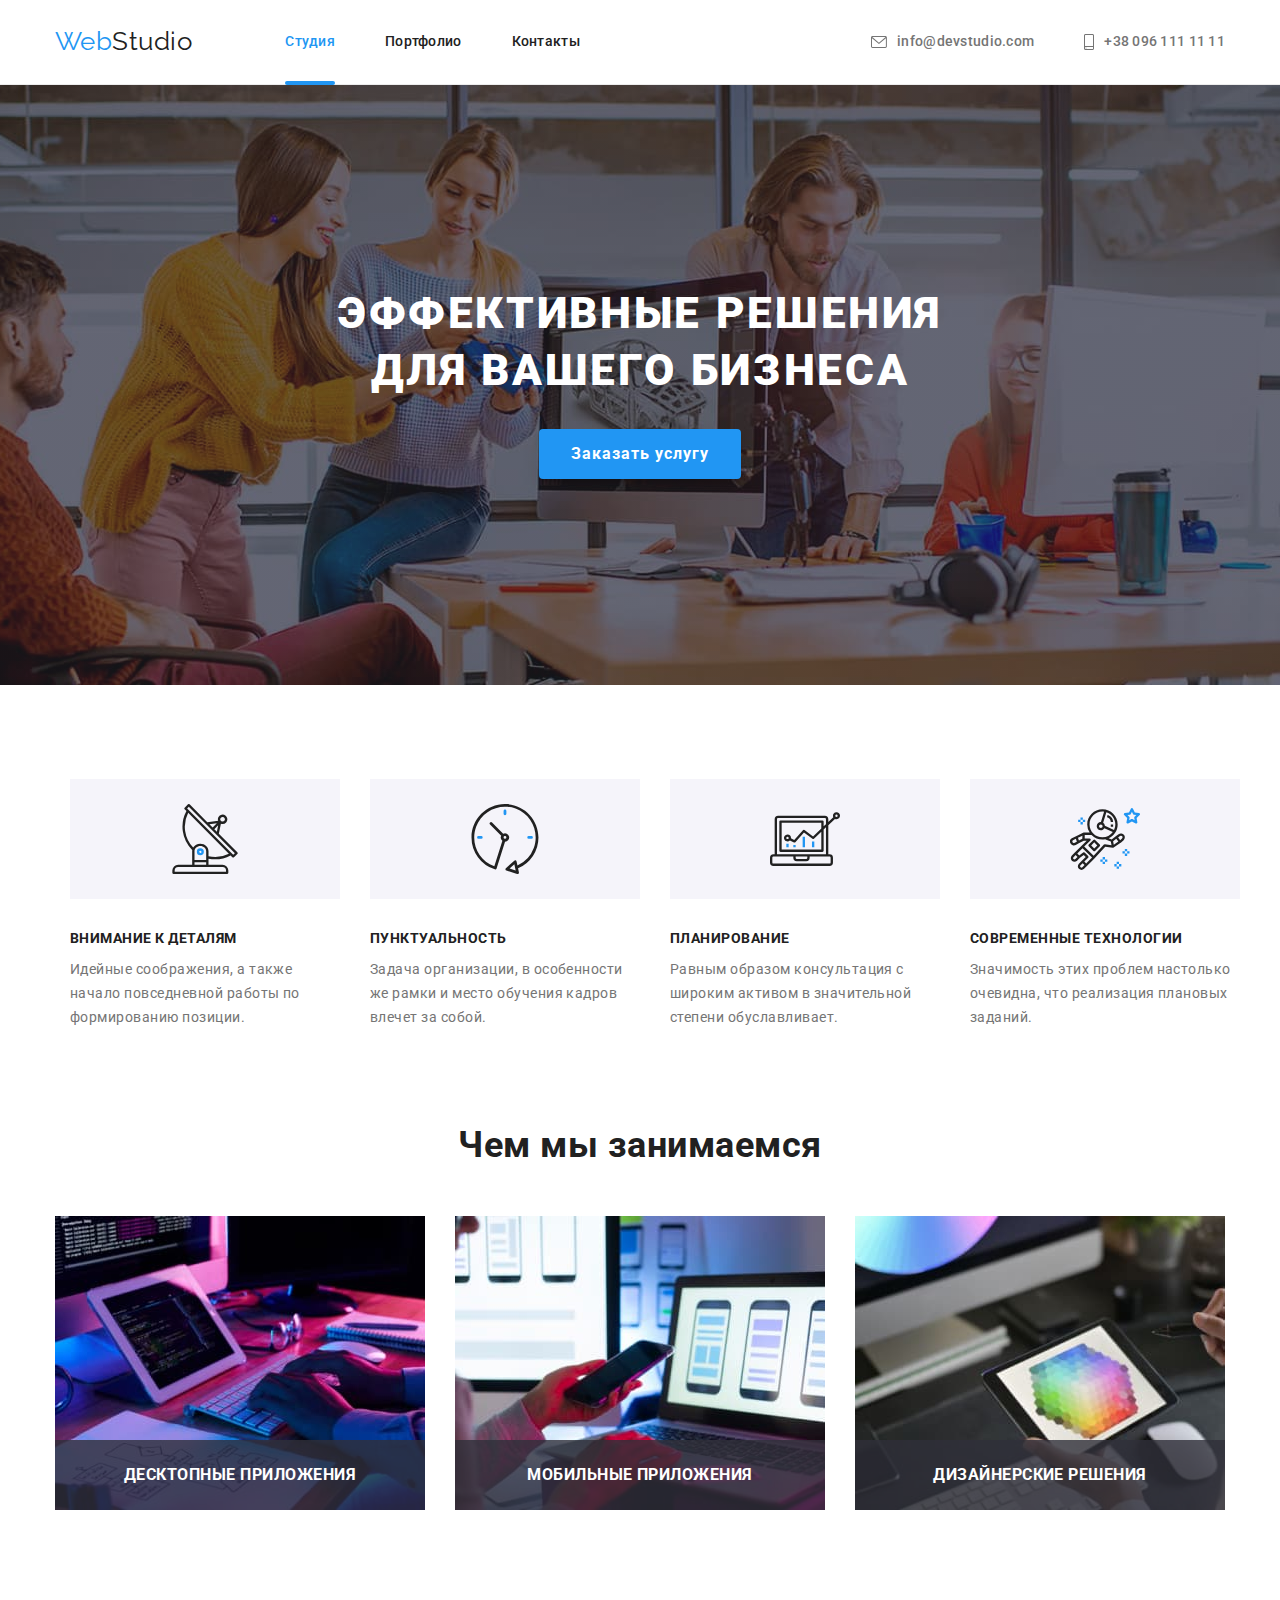
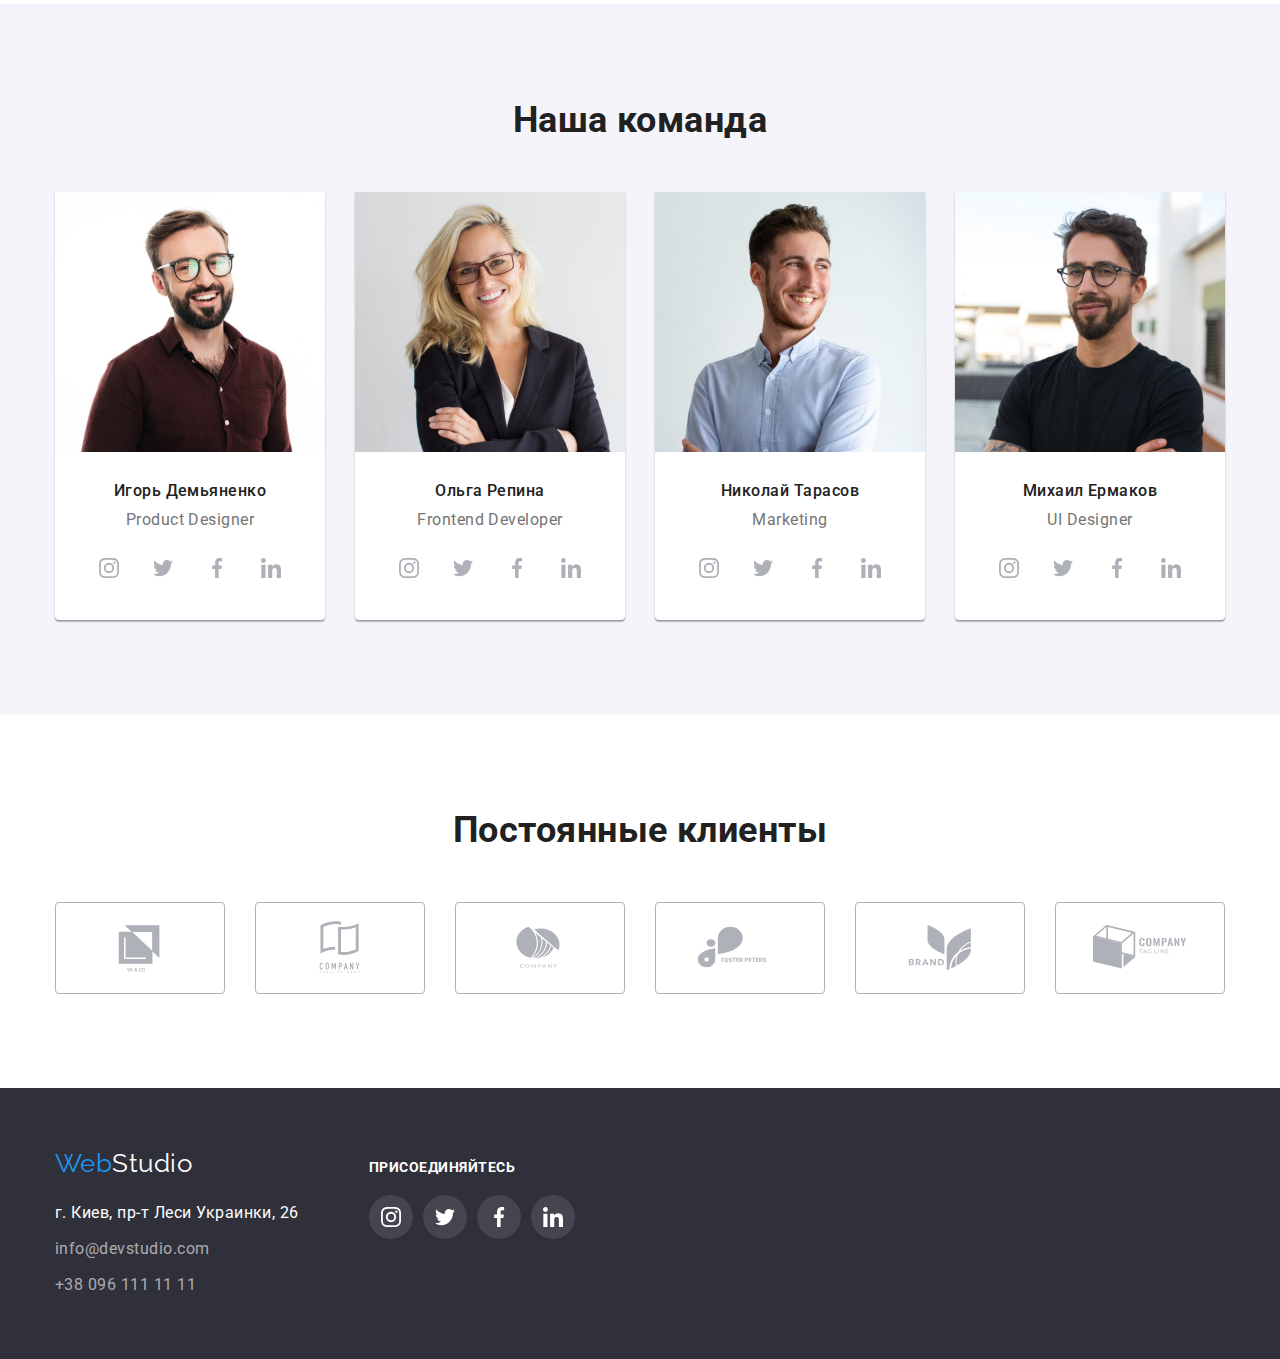
==== index.html @ 7168a518 "aa" ====
<!DOCTYPE html>
<html lang="ru">
  <head>
    <meta charset="UTF-8" />
    <meta http-equiv="X-UA-Compatible" content="IE=edge" />
    <meta name="viewport" content="width=device-width, initial-scale=1.0" />
    <title>Document</title>
    <link rel="preconnect" href="https://fonts.googleapis.com" />
    <link rel="preconnect" href="https://fonts.gstatic.com" crossorigin />
    <link
      href="https://fonts.googleapis.com/css2?family=Raleway:wght@700&family=Roboto:wght@400;500;700;900&display=swap"
      rel="stylesheet"
    />
    <link
      rel="stylesheet"
      href="https://cdnjs.cloudflare.com/ajax/libs/modern-normalize/1.1.0/modern-normalize.min.css"
    />
    <link rel="stylesheet" href="css/styles.css" />
  </head>
  <body class="page">
    <!--Шапка сайта-->
    <header class="page-header">
      <div class="container main-nav">
        <nav class="main-nav">
          <a href="/index.html" class="logo"
            >Web<span class="logo-title">Studio</span></a
          >
          <ul class="site-nav list">
            <li class="item">
              <a href="index.html" class="link current">Студия</a>
            </li>
            <li class="item"><a href="portfolio.html">Портфолио</a></li>
            <li class="item"><a href="">Контакты</a></li>
          </ul>
        </nav>
        <ul class="contakt list">
          <li class="item">
            <a href="mailto:info@devstudio.com">
              <svg class="contact-icon" width="16" height="12">
                <use href="./images/icons.svg#icon-envelope"></use>
              </svg>
              info@devstudio.com</a
            >
          </li>
          <li class="item">
            <a href="tel:+380961111111"
              ><svg class="contact-icon" width="10" height="16">
                <use href="./images/icons.svg#icon-smartphone"></use>
              </svg>
              +38 096 111 11 11</a
            >
          </li>
        </ul>
      </div>
    </header>
    <!--main-->
    <main>
      <!--Герой-->
      <section class="hero">
        <h1 class="hero-title">Эффективные решения для вашего бизнеса</h1>
        <button type="button" class="button primary" data-modal-open>
          Заказать услугу
        </button>
      </section>
      <!--Особенности-->
      <section class="section peculiarity">
        <div class="container">
          <h2 class="section-none">Особенности</h2>
          <ul class="peculiarity list">
            <li class="item">
              <div class="peculiarity-thumb">
                <svg class="peculiarity-icon" width="70" height="70">
                  <use href="./images/icons.svg#icon-antenna"></use>
                </svg>
              </div>
              <h3 class="title">Внимание к деталям</h3>
              <p class="title-text">
                Идейные соображения, а также начало повседневной работы по
                формированию позиции.
              </p>
            </li>
            <li class="item">
              <div class="peculiarity-thumb">
                <svg class="peculiarity-icon" width="70" height="70">
                  <use href="./images/icons.svg#icon-clock-1"></use>
                </svg>
              </div>
              <h3 class="title">Пунктуальность</h3>
              <p class="title-text">
                Задача организации, в особенности же рамки и место обучения
                кадров влечет за собой.
              </p>
            </li>
            <li class="item">
              <div class="peculiarity-thumb">
                <svg class="peculiarity-icon" width="70" height="70">
                  <use href="./images/icons.svg#icon-diagram"></use>
                </svg>
              </div>
              <h3 class="title">Планирование</h3>
              <p class="title-text">
                Равным образом консультация с широким активом в значительной
                степени обуславливает.
              </p>
            </li>
            <li class="item">
              <div class="peculiarity-thumb">
                <svg class="peculiarity-icon" width="70" height="70">
                  <use href="./images/icons.svg#icon-astronaut"></use>
                </svg>
              </div>
              <h3 class="title">Современные технологии</h3>
              <p class="title-text">
                Значимость этих проблем настолько очевидна, что реализация
                плановых заданий.
              </p>
            </li>
          </ul>
        </div>
      </section>
      <!--Чем мы занимаемся-->
      <section class="section what">
        <div class="container">
          <h2 class="section-title">Чем мы занимаемся</h2>
          <ul class="what-img list">
            <li>
              <div class="thumb">
                <img src="./images/img_1.jpg" alt="Пишеться код" width="370" />
                <a class="text">Десктопные приложения</a>
              </div>
            </li>
            <li>
              <div class="thumb">
                <img
                  src="./images/img_2.jpg"
                  alt="Розробка додатку"
                  width="370"
                />
                <a class="text">Мобильные приложения</a>
              </div>
            </li>
            <li>
              <div class="thumb">
                <img src="./images/img_3.jpg" alt="Вибирає колір" width="370" />
                <a class="text">Дизайнерские решения</a>
              </div>
            </li>
          </ul>
        </div>
      </section>
      <!--Наша команда-->
      <section class="section commands">
        <div class="container">
          <h2 class="section-title">Наша команда</h2>
          <ul class="command list">
            <li class="item">
              <img src="./images/1.jpg" alt="Игорь Демьяненко" width="270" />
              <div class="name">
                <h3 class="team">Игорь Демьяненко</h3>
                <p class="team-text">Product Designer</p>
              </div>
              <ul class="social-list list">
                <li class="social-item">
                  <a href="" class="social-link">
                    <svg class="social-icon" width="20" height="20">
                      <use href="./images/icons.svg#icon-instagram"></use>
                    </svg>
                  </a>
                </li>
                <li class="social-item">
                  <a href="" class="social-link">
                    <svg class="social-icon" width="20" height="20">
                      <use href="./images/icons.svg#icon-twitter"></use>
                    </svg>
                  </a>
                </li>
                <li class="social-item">
                  <a href="" class="social-link">
                    <svg class="social-icon" width="20" height="20">
                      <use href="./images/icons.svg#icon-facebook"></use>
                    </svg>
                  </a>
                </li>
                <li class="social-item">
                  <a href="" class="social-link">
                    <svg class="social-icon" width="20" height="20">
                      <use href="./images/icons.svg#icon-linkedin"></use>
                    </svg>
                  </a>
                </li>
              </ul>
            </li>
            <li class="item">
              <img src="./images/2.jpg" alt="Ольга Репина" width="270" />
              <div class="name">
                <h3 class="team">Ольга Репина</h3>
                <p class="team-text">Frontend Developer</p>
              </div>
              <ul class="social-list list">
                <li class="social-item">
                  <a href="" class="social-link">
                    <svg class="social-icon" width="20" height="20">
                      <use href="./images/icons.svg#icon-instagram"></use>
                    </svg>
                  </a>
                </li>
                <li class="social-item">
                  <a href="" class="social-link">
                    <svg class="social-icon" width="20" height="20">
                      <use href="./images/icons.svg#icon-twitter"></use>
                    </svg>
                  </a>
                </li>
                <li class="social-item">
                  <a href="" class="social-link">
                    <svg class="social-icon" width="20" height="20">
                      <use href="./images/icons.svg#icon-facebook"></use>
                    </svg>
                  </a>
                </li>
                <li class="social-item">
                  <a href="" class="social-link">
                    <svg class="social-icon" width="20" height="20">
                      <use href="./images/icons.svg#icon-linkedin"></use>
                    </svg>
                  </a>
                </li>
              </ul>
            </li>
            <li class="item">
              <img src="./images/3.jpg" alt="Николай Тарасов" width="270" />
              <div class="name">
                <h3 class="team">Николай Тарасов</h3>
                <p class="team-text">Marketing</p>
              </div>
              <ul class="social-list list">
                <li class="social-item">
                  <a href="" class="social-link">
                    <svg class="social-icon" width="20" height="20">
                      <use href="./images/icons.svg#icon-instagram"></use>
                    </svg>
                  </a>
                </li>
                <li class="social-item">
                  <a href="" class="social-link">
                    <svg class="social-icon" width="20" height="20">
                      <use href="./images/icons.svg#icon-twitter"></use>
                    </svg>
                  </a>
                </li>
                <li class="social-item">
                  <a href="" class="social-link">
                    <svg class="social-icon" width="20" height="20">
                      <use href="./images/icons.svg#icon-facebook"></use>
                    </svg>
                  </a>
                </li>
                <li class="social-item">
                  <a href="" class="social-link">
                    <svg class="social-icon" width="20" height="20">
                      <use href="./images/icons.svg#icon-linkedin"></use>
                    </svg>
                  </a>
                </li>
              </ul>
            </li>
            <li class="item">
              <img src="./images/4.jpg" alt="Михаил Ермаков" width="270" />
              <div class="name">
                <h3 class="team">Михаил Ермаков</h3>
                <p class="team-text">UI Designer</p>
              </div>
              <ul class="social-list list">
                <li class="social-item">
                  <a href="" class="social-link">
                    <svg class="social-icon" width="20" height="20">
                      <use href="./images/icons.svg#icon-instagram"></use>
                    </svg>
                  </a>
                </li>
                <li class="social-item">
                  <a href="" class="social-link">
                    <svg class="social-icon" width="20" height="20">
                      <use href="./images/icons.svg#icon-twitter"></use>
                    </svg>
                  </a>
                </li>
                <li class="social-item">
                  <a href="" class="social-link">
                    <svg class="social-icon" width="20" height="20">
                      <use href="./images/icons.svg#icon-facebook"></use>
                    </svg>
                  </a>
                </li>
                <li class="social-item">
                  <a href="" class="social-link">
                    <svg class="social-icon" width="20" height="20">
                      <use href="./images/icons.svg#icon-linkedin"></use>
                    </svg>
                  </a>
                </li>
              </ul>
            </li>
          </ul>
        </div>
      </section>
      <!--Клієнти-->
      <section class="section clients">
        <div class="container">
          <h2 class="section-title clients-title">Постоянные клиенты</h2>
          <ul class="clients-list list">
            <li class="clients-item">
              <a href="" class="clients-link">
                <svg class="clients-icon" width="106" height="60">
                  <use href="./images/icons.svg#icon-client-1"></use>
                </svg>
              </a>
            </li>
            <li class="clients-item">
              <a href="" class="clients-link">
                <svg class="clients-icon" width="106" height="60">
                  <use href="./images/icons.svg#icon-client-2"></use>
                </svg>
              </a>
            </li>
            <li class="clients-item">
              <a href="" class="clients-link">
                <svg class="clients-icon" width="106" height="60">
                  <use href="./images/icons.svg#icon-client-3"></use>
                </svg>
              </a>
            </li>
            <li class="clients-item">
              <a href="" class="clients-link">
                <svg class="clients-icon" width="106" height="60">
                  <use href="./images/icons.svg#icon-client-4"></use>
                </svg>
              </a>
            </li>
            <li class="clients-item">
              <a href="" class="clients-link">
                <svg class="clients-icon" width="106" height="60">
                  <use href="./images/icons.svg#icon-client-5"></use>
                </svg>
              </a>
            </li>
            <li class="clients-item">
              <a href="" class="clients-link">
                <svg class="clients-icon" width="106" height="60">
                  <use href="./images/icons.svg#icon-client-6"></use>
                </svg>
              </a>
            </li>
          </ul>
        </div>
      </section>
    </main>
    <!--Підвал-->
    <footer class="footer">
      <div class="container">
        <div class="address-block">
          <a href="/index.html" class="logo"
            >Web<span class="logo-title">Studio</span></a
          >
          <address class="address">
            <ul class="list">
              <li class="add">
                <a
                  href="https://goo.gl/maps/4YWWPyWF16ZQ9Hfj6"
                  target="_blank"
                  rel="noopener noreferrer"
                  class="coords"
                  >г. Киев, пр-т Леси Украинки, 26</a
                >
              </li>
              <li class="mail">
                <a href="mailto:info@devstudio.com" class="contact"
                  >info@devstudio.com</a
                >
              </li>
              <li class="tel">
                <a href="tel:+380961111111" class="contact"
                  >+38 096 111 11 11</a
                >
              </li>
            </ul>
          </address>
        </div>
        <div class="join">
          <p class="title">Присоединяйтесь</p>
          <ul class="social-list list">
            <li class="social-item">
              <a href="" class="social-link">
                <svg class="social-icon" width="20" height="20">
                  <use href="./images/icons.svg#icon-instagram"></use>
                </svg>
              </a>
            </li>
            <li class="social-item">
              <a href="" class="social-link">
                <svg class="social-icon" width="20" height="20">
                  <use href="./images/icons.svg#icon-twitter"></use>
                </svg>
              </a>
            </li>
            <li class="social-item">
              <a href="" class="social-link">
                <svg class="social-icon" width="20" height="20">
                  <use href="./images/icons.svg#icon-facebook"></use>
                </svg>
              </a>
            </li>
            <li class="social-item">
              <a href="" class="social-link">
                <svg class="social-icon" width="20" height="20">
                  <use href="./images/icons.svg#icon-linkedin"></use>
                </svg>
              </a>
            </li>
          </ul>
        </div>
      </div>
    </footer>
    <div class="backdrop is-hidden" data-modal>
      <div class="modal">
        <button type="button" class="close" data-modal-close>
          <svg class="close-icon" width="11" height="11">
            <use href="./images/icons.svg#icon-close"></use>
          </svg>
        </button>
      </div>
    </div>
    <script src="./js/modal.js"></script>
  </body>
</html>
---- css/styles.css ----
/* /* основний чорний колір тексту #212121 /* */
/* /* другорядний сірий колір тексту #757575/* */
/* /*  синій акцент #2196F3 /* */

/* /*  білий колір фона #FFFFFF /* */
/* другорядний колір фона #F5F4FA */
:root {
  --primary-text-color: #212121;
  --title-text-color: #757575;
  --accent-color: #2196f3;
  --primary-white-color: #ffffff;
  --primary-cubic: cubic-bezier(0.4, 0, 0.2, 1);
}
.page {
  font-family: Roboto, sans-serif;
  letter-spacing: 0.03em;
  background-color: #ffffff;
  color: #757575;
}

.container {
  width: 1200px;
  padding-left: 15px;
  padding-right: 15px;
  margin-left: auto;
  margin-right: auto;
}
h1,
h2,
h3,
h4,
p,
ul {
  margin-bottom: 0;
  margin-top: 0;
}
img {
  display: block;
  max-width: 100%;
}

.page-header {
  background-color: var(--primary-white-color);
  border-bottom: 1px solid #ececec;
}
.main-nav {
  display: flex;
  align-items: center;
}

.contact-icon {
  margin-right: 10px;
  fill: currentColor;
}

/* logo */
.logo {
  font-family: Raleway, cursive;
  font-size: 26px;
  line-height: 1.19;
  color: var(--accent-color);
  text-decoration: none;
}
.logo-title {
  color: var(--primary-text-color);
}

.list {
  padding: 0;
  margin: 0;
  list-style: none;
}
/* site nav */
.site-nav {
  display: flex;
  margin-left: 93px;
}
.site-nav .item + .item {
  margin-left: 50px;
}

.site-nav a {
  color: var(--primary-text-color);
  font-family: inherit;
  font-weight: 500;
  font-size: 14px;
  line-height: 1.4;
  letter-spacing: 0.02em;
  text-decoration: none;

  padding-top: 32px;
  padding-bottom: 32px;
  display: block;
  position: relative;

  transition: color 250ms var(--primary-cubic);
}
.site-nav a:hover,
.site-nav a:focus {
  color: var(--accent-color);
}
.link.current {
  color: var(--accent-color);
}
.link.current::after {
  content: "";
  position: absolute;
  left: 0;
  bottom: -1px;

  width: 100%;
  height: 4px;
  background: var(--accent-color);
  border-radius: 2px;
}

.contakt {
  display: flex;
  margin-left: auto;
}
.contakt .item + .item {
  margin-left: 50px;
}

.contakt a {
  display: flex;
  color: var(--title-text-color);
  font-weight: 500;
  font-size: 14px;
  line-height: 1.4;
  letter-spacing: 0.02em;
  text-decoration: none;
  align-items: center;

  transition: color 250ms var(--primary-cubic);
}
.contakt a:hover,
.contakt a:focus {
  color: var(--accent-color);
}

/* hero */
.hero {
  max-width: 1600px;
  height: 600px;
  margin-left: auto;
  margin-right: auto;
  text-align: center;
  background-image: linear-gradient(
      to right,
      rgba(47, 48, 58, 0.4),
      rgba(47, 48, 58, 0.4)
    ),
    url(../images/Hero.jpg);
  background-size: cover;
  background-repeat: no-repeat;
  background-position: center;
  background-color: #2f303a;
}
.hero-title {
  width: 696px;
  padding-top: 200px;
  padding-bottom: 30px;
  margin-left: auto;
  margin-right: auto;
  font-weight: 900;
  font-size: 44px;
  line-height: 1.3;
  letter-spacing: 0.06em;
  text-transform: uppercase;
  color: var(--primary-white-color);
}
/* button */
.button {
  font-family: inherit;
  font-style: normal;
  font-weight: 700;
  font-size: 16px;
  line-height: 1.8;
  letter-spacing: 0.06em;
  color: var(--primary-text-color);
  background-color: var(--primary-white-color);
  cursor: pointer;
  border-radius: 4px;
}
.button.primary {
  display: inline-block;
  background-color: var(--accent-color);
  color: var(--primary-white-color);
  border: 0;
  min-width: 200px;
  min-height: 50px;
  padding: 10px 32px;
  box-shadow: 0px 4px 4px rgba(0, 0, 0, 0.15);
  transition: background-color 250ms var(--primary-cubic);
}
.button.primary:hover {
  background-color: #188ce8;
}
.button.secondary {
  background-color: var(--primary-white-color);
  color: var(--primary-text-color);
  background: #f5f4fa;
  border-radius: 4px;
  font-weight: 500;
  font-size: 16px;
  line-height: 1.62;
  padding: 6px 22px;
  border: 1px solid transparent;
  margin-bottom: 0;
  transition: background-color 250ms var(--primary-cubic);
}

.button.secondary:hover,
.button.secondary:focus {
  color: var(--primary-white-color);
  background-color: var(--accent-color);
  box-shadow: 0px 3px 1px rgba(0, 0, 0, 0.1), 0px 1px 2px rgba(0, 0, 0, 0.08),
    0px 2px 2px rgba(0, 0, 0, 0.12);
}

/* section */
.section-title {
  color: var(--primary-text-color);
  font-weight: 700;
  font-size: 36px;
  line-height: 1.19;
  text-align: center;
  margin-bottom: 50px;
}
/* ocoбености */
.section-none {
  display: none;
}
.section.peculiarity {
  padding-top: 94px;
  padding-bottom: 94px;
}
.peculiarity {
  display: flex;
  flex-wrap: wrap;
  margin-right: -30px;
}
.peculiarity .item {
  margin-right: 30px;
  flex-basis: calc(100% / 4 - 30px);
}
.peculiarity .item:nth-child(4) {
  margin-right: 0;
}
.peculiarity .title {
  color: var(--primary-text-color);
  font-size: 14px;
  font-weight: 700;
  font-size: 14px;
  line-height: 1.4;
  text-transform: uppercase;
  margin-bottom: 10px;
}
.peculiarity-thumb {
  width: 270px;
  height: 120px;
  background-color: #f5f4fa;
  margin-bottom: 30px;
  display: inline-flex;
  align-items: center;
  justify-content: center;
}

.title-text {
  color: var(--title-text-color);
  list-style: none;
  font-weight: 400;
  font-size: 14px;
  line-height: 1.7;
  /* width: 270px;
  height: 75px; */
}
/* чем ми занимаемся */
.section.what {
  padding-bottom: 94px;
}
.what-img {
  display: flex;
  flex-wrap: wrap;
  flex-basis: calc(100% / 3 - 30px);
}
.what-img li + li {
  margin-left: 30px;
}
.what-img .thumb {
  position: relative;
}

.what-img .thumb .text {
  position: absolute;
  left: 0;
  bottom: 0;
  width: 100%;
  height: 70px;
  background: rgba(47, 48, 58, 0.8);
  display: flex;
  align-items: center;
  justify-content: center;
  font-weight: 700;
  text-transform: uppercase;
  color: var(--primary-white-color);
}
/* команда */
.team {
  font-weight: 500;
  font-size: 16px;
  line-height: 1.18;
  color: #212121;
  margin-bottom: 10px;
}
.team-text {
  font-weight: 400;
  font-size: 16px;
  line-height: 1.18;
  color: var(--title-text-color);
}
.name {
  padding-top: 30px;
  padding-bottom: 16px;
}
.commands {
  background-color: #f5f4fa;
  padding-top: 95px;
  padding-bottom: 95px;
}
.command {
  display: flex;
  margin-right: -30px;
}
.command .item {
  background-color: var(--primary-white-color);
  box-shadow: 0px 1px 3px rgb(0 0 0 / 12%), 0px 1px 1px rgb(0 0 0 / 14%),
    0px 2px 1px rgb(0 0 0 / 20%);
  border-radius: 0px 0px 4px 4px;
  flex-wrap: wrap;
  flex-basis: calc(100% / 4 - 30px);
  margin-right: 30px;
  text-align: center;
}
.social-list {
  display: inline-flex;
  margin-bottom: 30px;
}
.social-link {
  display: inline-flex;
  align-items: center;
  justify-content: center;
  border-radius: 50%;
  width: 44px;
  height: 44px;
  fill: #afb1b8;

  transition: fill 250ms var(--primary-cubic),
    background-color 250ms var(--primary-cubic);
}
.social-item {
  margin-right: 10px;
}
.social-item:last-child {
  margin-right: 0;
}

.command .social-link:hover,
.command .social-link:focus {
  background-color: var(--accent-color);
  fill: var(--primary-white-color);
}
/* Clients */
.clients {
  padding: 94px 0px;
  background-color: var(--primary-white-color);
}
.clients-list {
  display: flex;
}

.clients-item {
  margin-right: 30px;
}

.clients-item:last-child {
  margin-right: 0;
}

.clients-link {
  display: inline-flex;
  align-items: center;
  justify-content: center;
  width: 170px;
  height: 92px;
  border: 1px solid #afb1b8;
  border-radius: 4px;
  fill: #afb1b8;
  transition: border-color 250ms var(--primary-cubic),
    fill 250ms var(--primary-cubic);
}
.clients-link:hover,
.clients-link:focus {
  fill: var(--accent-color);
  border-color: var(--accent-color);
}

/* футер */
.footer {
  background-color: #2f303a;
  padding-top: 60px;
  padding-bottom: 60px;
}
.footer .logo {
  display: inline-block;
  margin-bottom: 20px;
}

.footer .logo-title {
  color: var(--primary-white-color);
}
.address a {
  display: inline-block;
  text-decoration: none;
}

.address .coords {
  color: var(--primary-white-color);
  font-style: normal;
  line-height: 1.71;
  transition: color 250ms var(--primary-cubic);
}

.address .contact {
  color: rgba(255, 255, 255, 0.6);
  font-style: normal;
  line-height: 1.71;
  transition: color 250ms var(--primary-cubic);
}
.address .contact:hover,
.address .contact:focus {
  color: var(--accent-color);
}
.add {
  margin-bottom: 9px;
}
.mail {
  margin-bottom: 9px;
}
.footer .container {
  display: flex;
  align-items: baseline;
}

.address-block {
  margin-right: 70px;
}
/* .join */
.join .title {
  margin-bottom: 20px;
  font-weight: 700;
  text-transform: uppercase;
  color: var(--primary-white-color);
  font-size: 14px;
}
.join .social-link {
  border-radius: 50%;
  background: rgba(255, 255, 255, 0.1);
  fill: var(--primary-white-color);
  transition: background-color 250ms var(--primary-cubic);
}
.join .social-link:hover,
.join .social-link:focus {
  background-color: var(--accent-color);
}
/* portfolio */
/* button filter */

.filter {
  display: flex;
  justify-content: center;
  margin-bottom: 50px;
  margin-right: 8px;
}

/* групи портфоліо */
.images-text {
  font-weight: 700;
  font-size: 18px;
  line-height: 2;
  letter-spacing: 0.06em;
  color: #212121;
  margin-bottom: 4px;
}
.image-indent {
  font-weight: 400;
  font-size: 16px;
  line-height: 1.87;
  color: #757575;
}
.section.portfolio {
  padding-top: 94px;
  padding-bottom: 94px;
}

.flex-conteiner {
  display: flex;
  flex-wrap: wrap;
  margin: -15px -15px;
}
.flex-element {
  transition: box-shadow 250ms var(--primary-cubic);

  flex-basis: calc((100% - 90px) / 3);
  margin: 15px 15px;
}

.description {
  padding: 20px 24px;
  border-left: 1px solid #eeeeee;
  border-right: 1px solid #eeeeee;
  border-bottom: 1px solid #eeeeee;
}

.flex-conteiner .link {
  display: block;
  color: #757575;
  text-decoration: none;
}

.flex-conteiner .flex-element:hover {
  box-shadow: 0px 1px 1px rgba(0, 0, 0, 0.12), 0px 4px 4px rgba(0, 0, 0, 0.06),
    1px 4px 6px rgba(0, 0, 0, 0.16);
}
.flex-conteiner .thumb {
  position: relative;
  overflow: hidden;
}
.portfolio-description {
  position: absolute;
  transform: translateY(100%);
  /* opacity: 0; */
  pointer-events: none;

  transition: transform 250ms cubic-bezier(0.4, 0, 0.2, 1);

  display: flex;
  padding: 63px 24px;
  top: 0;
  right: 0;
  width: 100%;
  height: 100%;

  font-size: 18px;
  line-height: 1.38;
  color: var(--primary-white-color);
  background: rgba(33, 150, 243, 0.9);
}
.flex-conteiner .link:hover .portfolio-description,
.flex-conteiner .link:focus .portfolio-description {
  /* opacity: 1; */
  transform: translateY(0);
}

.backdrop {
  position: fixed;
  top: 0;
  left: 0;
  width: 100%;
  height: 100%;

  background-color: rgba(0, 0, 0, 0.2);

  opacity: 1;
  transition: opacity 250ms var(--primary-cubic);
}

.backdrop.is-hidden {
  pointer-events: none;
  opacity: 0;
}

.backdrop.is-hidden .modal {
  transform: translate(-50%, -50%) scale(1.2);
}

.modal {
  position: absolute;
  top: 50%;
  left: 50%;
  transform: translate(-50%, -50%) scale(1);
  transition: transform 250ms var(--primary-cubic);

  min-width: 528px;
  min-height: 581px;

  padding: 8px;

  background-color: var(--primary-white-color);
}

.modal .close {
  display: block;
  margin-left: auto;
  width: 30px;
  height: 30px;

  border-radius: 50%;
  border: 1px solid rgba(0, 0, 0, 0.1);
  cursor: pointer;
  background-color: var(--primary-white-color);
}
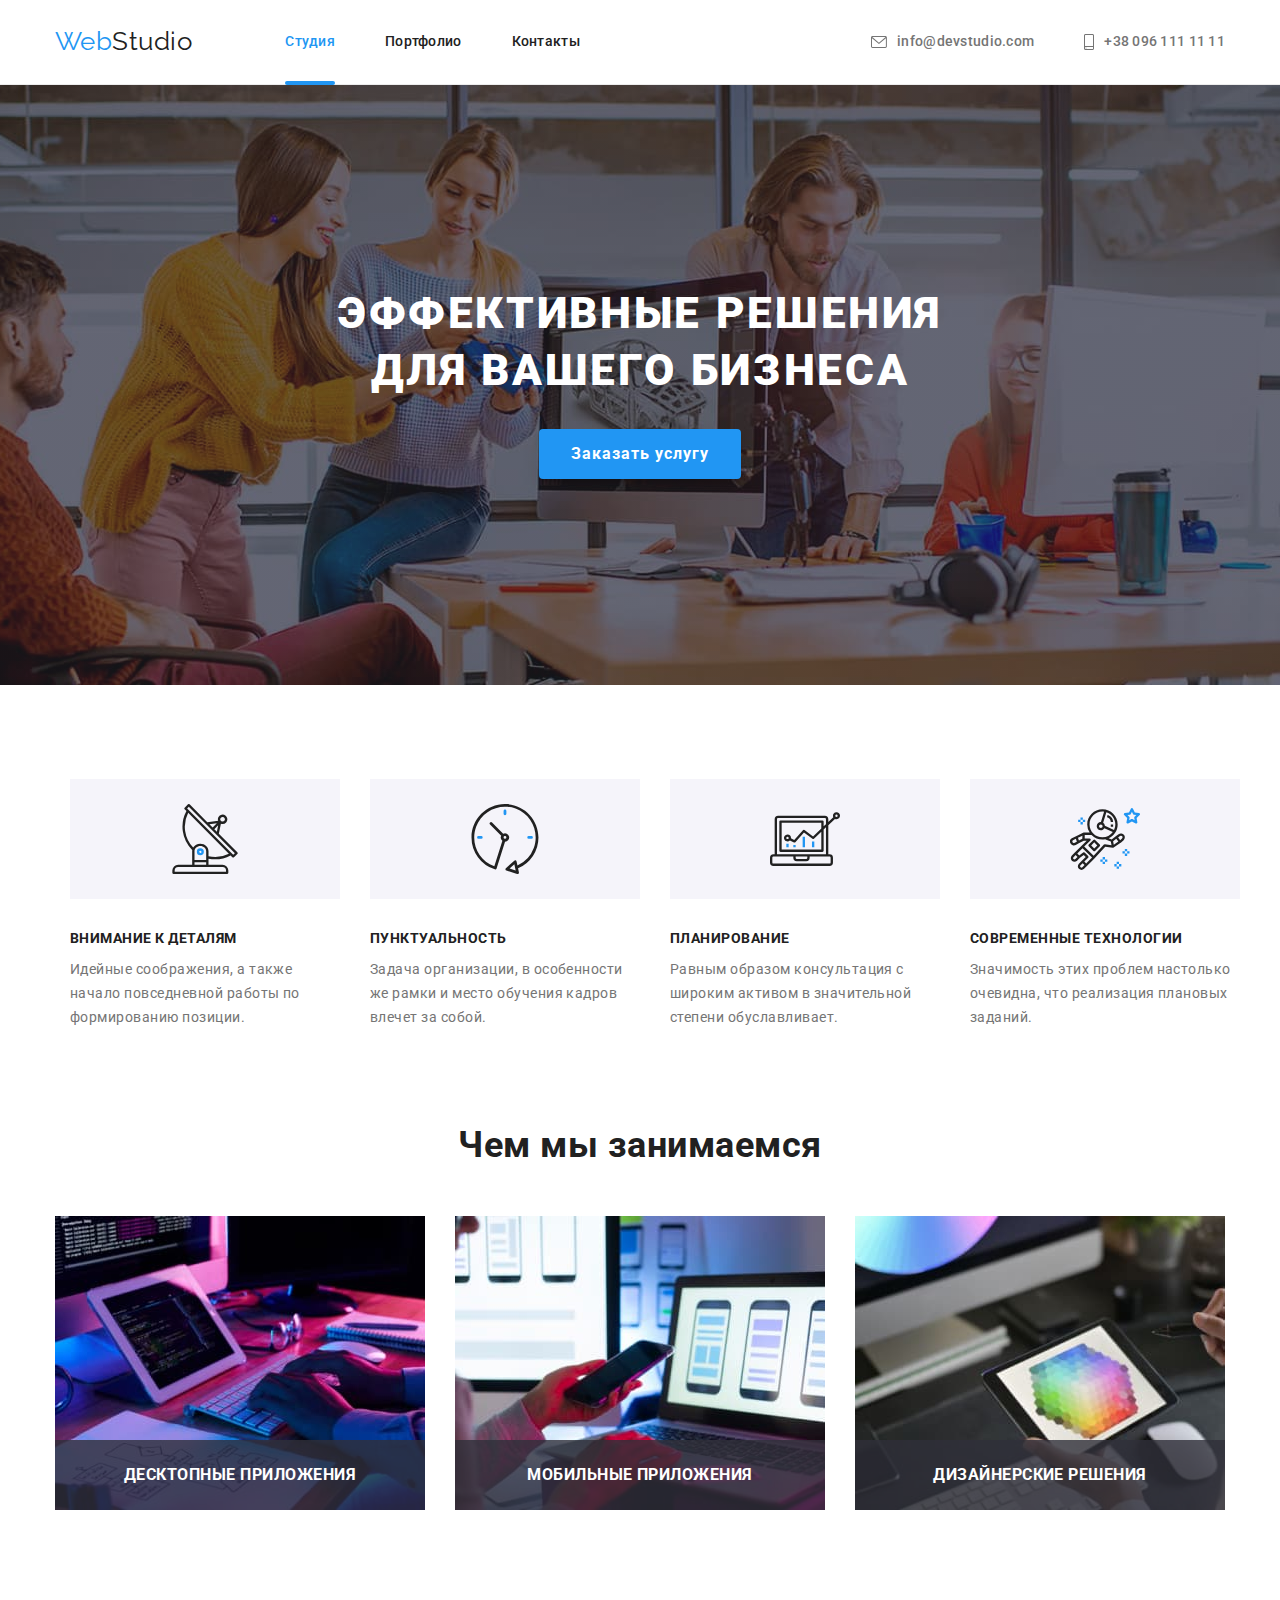
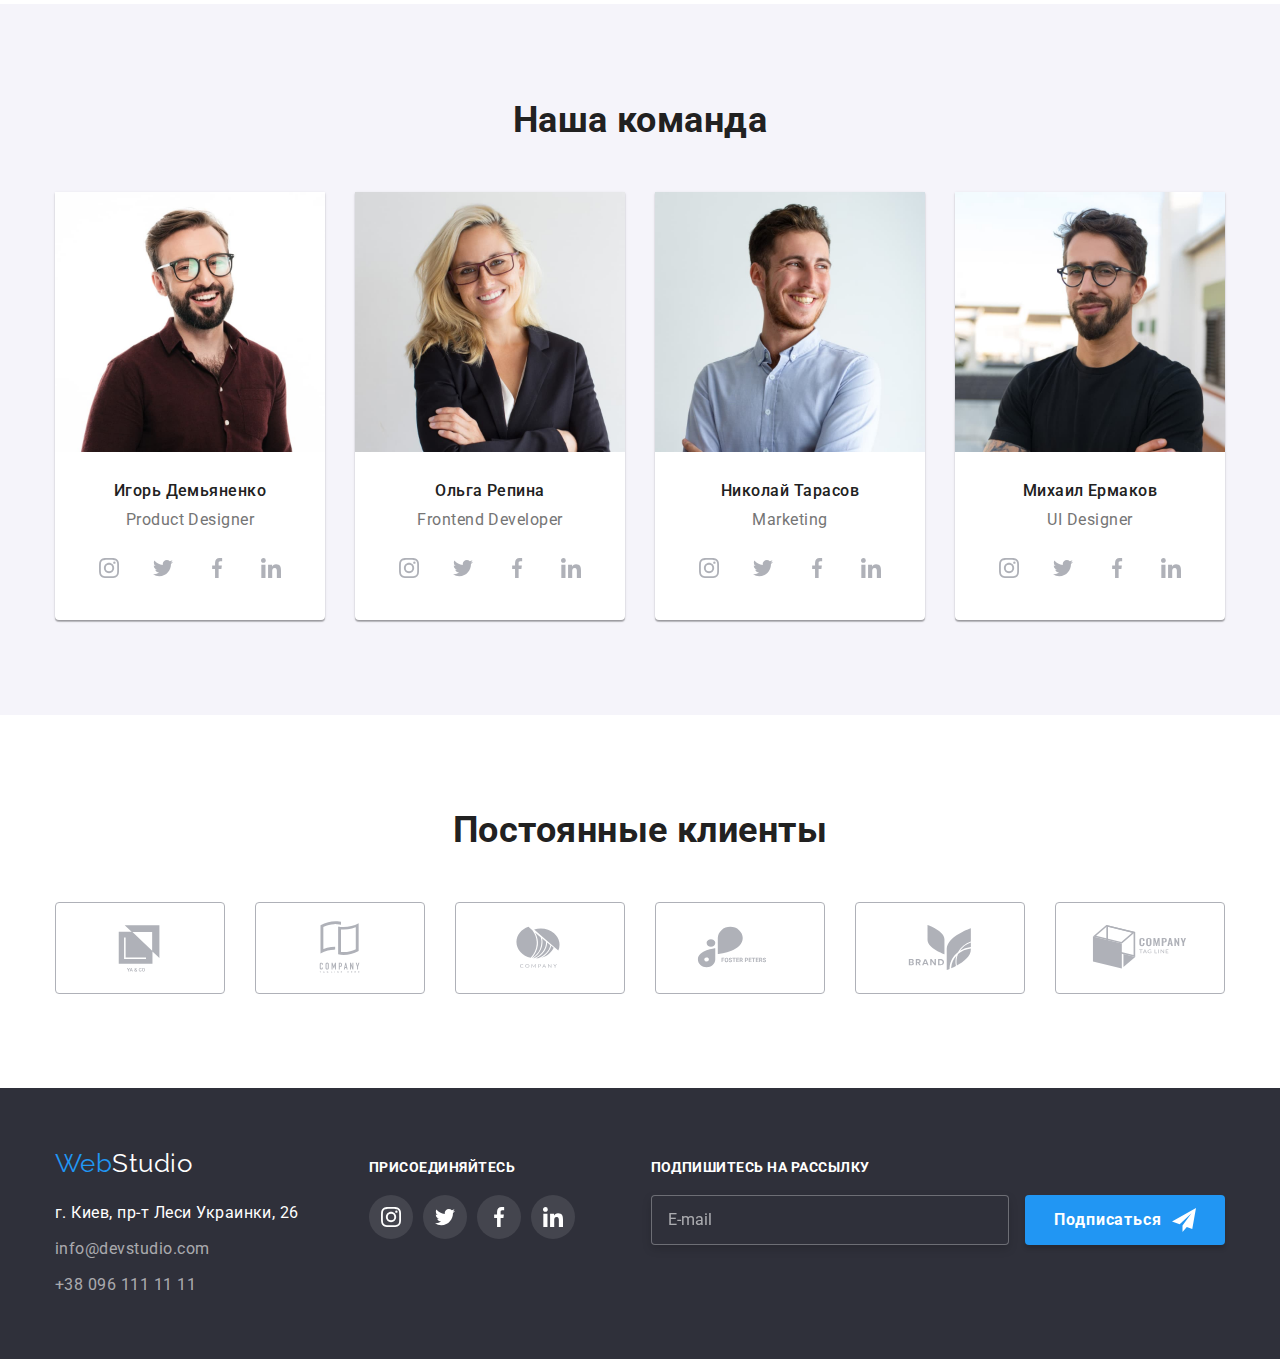
==== commit 31b8c9d7: "зробив підписку" ====
--- a/index.html
+++ b/index.html
@@ -419,6 +419,20 @@
             </li>
           </ul>
         </div>
+        <div class="subscribe">
+          <b class="subscripe-title">Подпишитесь на рассылку</b>
+          <form>
+            <label for="email" class="form-field">
+              <input
+                type="email"
+                id="email"
+                placeholder="E-mail"
+                class="subscripe-input"
+              />
+            </label>
+            <button type="submit" class="subscripe-button">Подписаться</button>
+          </form>
+        </div>
       </div>
     </footer>
     <div class="backdrop is-hidden" data-modal>
--- a/css/styles.css
+++ b/css/styles.css
@@ -457,6 +457,9 @@
   margin-right: 70px;
 }
 /* .join */
+.join {
+  margin-right: auto;
+}
 .join .title {
   margin-bottom: 20px;
   font-weight: 700;
@@ -474,6 +477,85 @@
 .join .social-link:focus {
   background-color: var(--accent-color);
 }
+
+/* .subscribe {
+} */
+
+.subscripe-title {
+  display: inline-block;
+  font-weight: 700;
+  text-transform: uppercase;
+  color: var(--primary-white-color);
+  font-size: 14px;
+
+  margin-bottom: 20px;
+}
+
+.subscripe-input {
+  width: 358px;
+  height: 50px;
+  margin-right: 12px;
+  padding: 15px 16px;
+
+  font-size: 16px;
+  line-height: 1.25;
+
+  background-color: #2f303a;
+  border: 1px solid rgba(255, 255, 255, 0.3);
+  filter: drop-shadow(0px 4px 4px rgba(0, 0, 0, 0.15));
+  border-radius: 4px;
+  color: rgba(255, 255, 255, 0.6);
+
+  transition: border-color 250ms var(--primary-cubic);
+}
+
+.form-field:focus-within .subscripe-input {
+  outline: none;
+  border-color: var(--accent-color);
+}
+
+.subscripe-input::placeholder {
+  font-size: 16px;
+  line-height: 1.25;
+
+  color: rgba(255, 255, 255, 0.6);
+}
+
+.subscripe-button {
+  min-width: 200px;
+  height: 50px;
+  font-weight: 700;
+
+  line-height: 1.875;
+  display: inline-flex;
+  justify-content: center;
+  align-items: center;
+  letter-spacing: 0.06em;
+  cursor: pointer;
+  box-shadow: 0px 4px 4px rgba(0, 0, 0, 0.15);
+  border-radius: 4px;
+  border: transparent;
+
+  color: var(--primary-white-color);
+  background-color: var(--accent-color);
+
+  transition: background-color 250ms var(--primary-cubic);
+}
+
+.subscripe-button:hover,
+.subscripe-button:focus {
+  background-color: #188ce8;
+}
+
+.subscripe-button::after {
+  content: "";
+  margin-left: 10px;
+  fill: currentColor;
+  width: 24px;
+  height: 24px;
+  background-image: url(../images/icon-send.svg);
+}
+
 /* portfolio */
 /* button filter */
 
